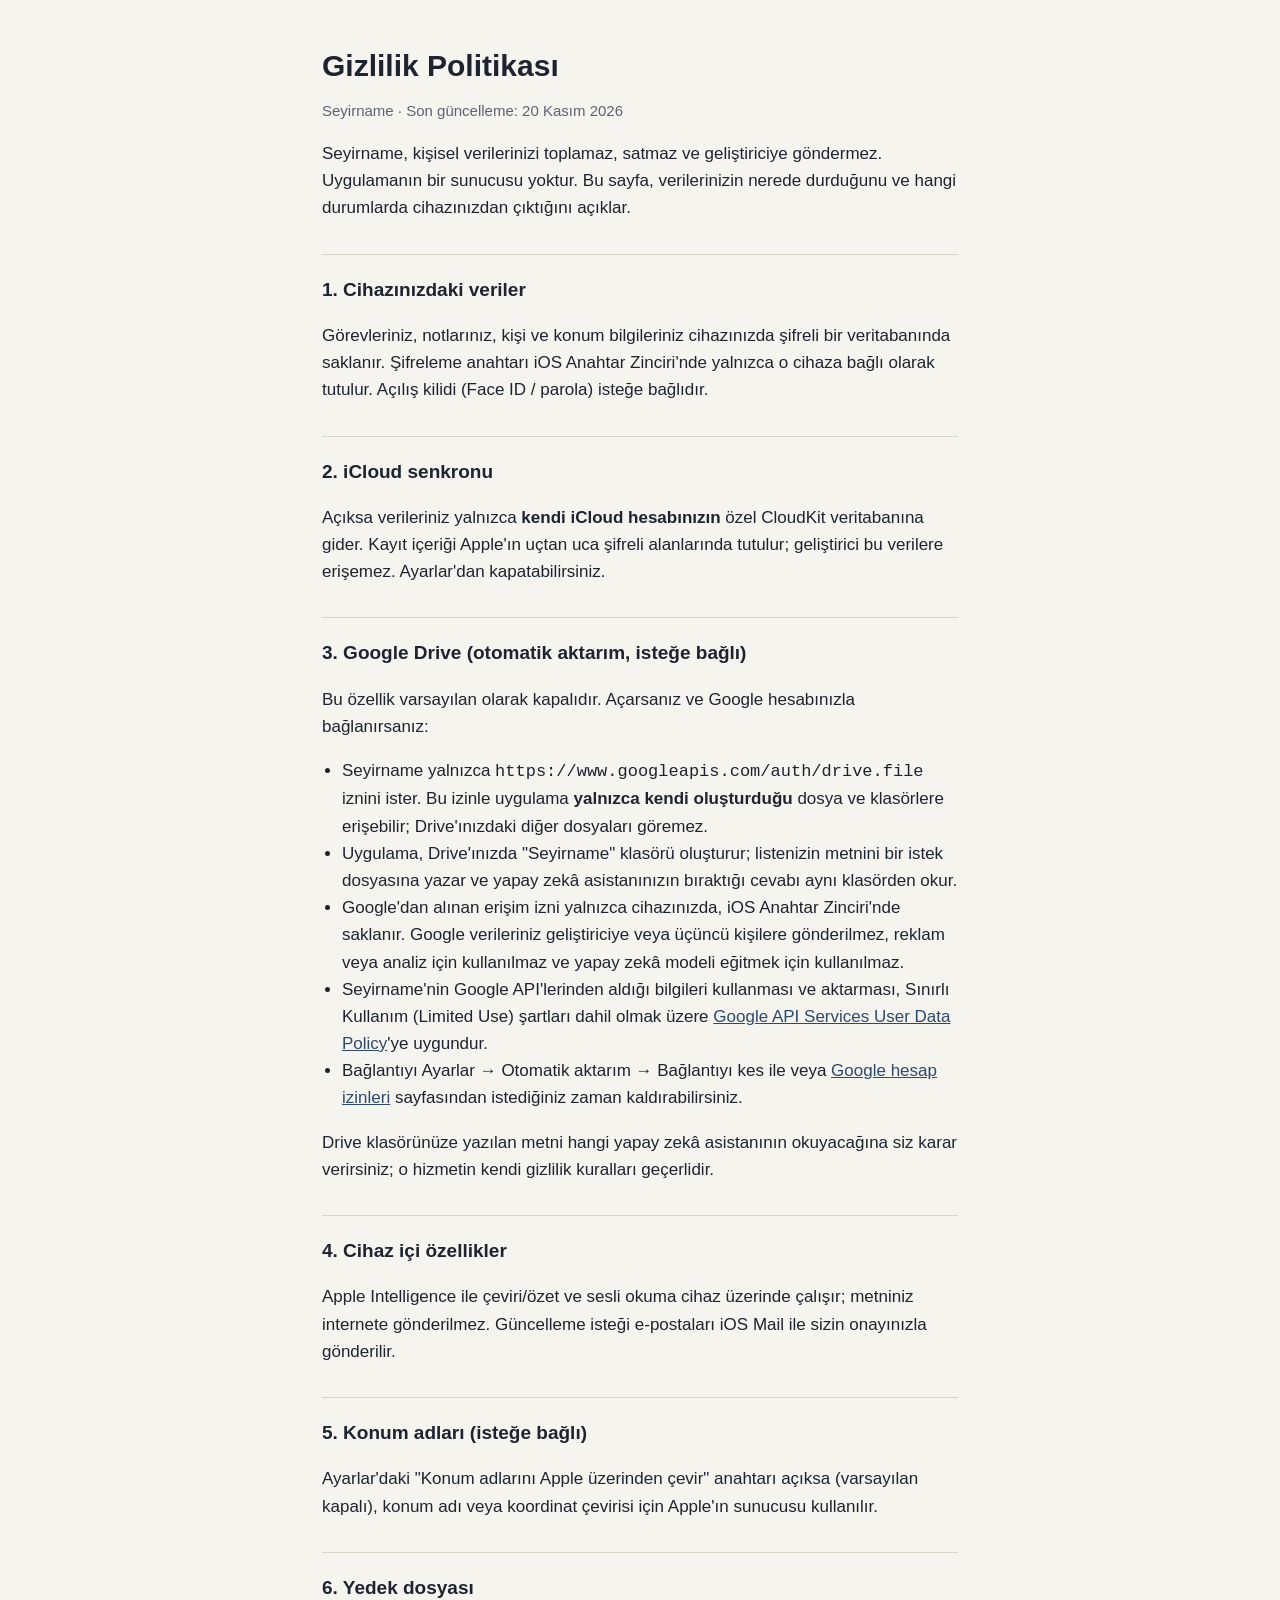
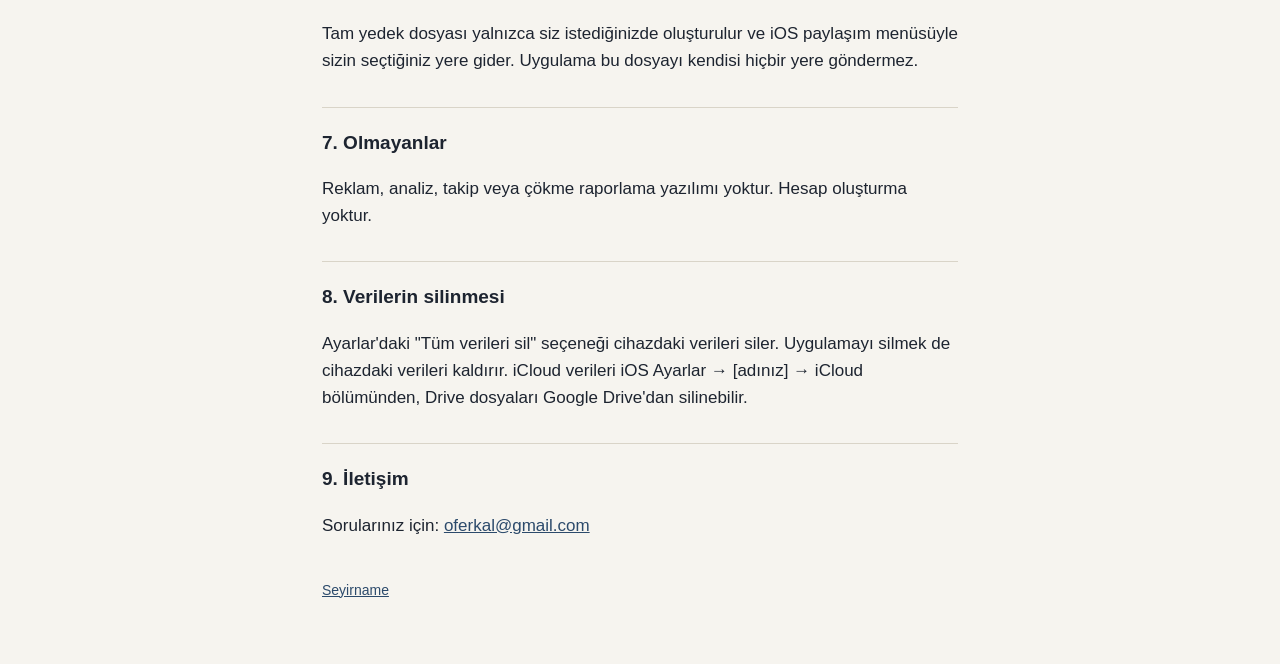
==== seyirname/gizlilik/index.html @ 087db432 "Seyirname tanıtım ve gizlilik sayfaları Co-Authored-By: Claude Opus 5.5 <noreply@anthropic.com> Clau" ====
<!DOCTYPE html>
<html lang="tr"><head><meta charset="utf-8"><meta name="viewport" content="width=device-width,initial-scale=1">
<title>Seyirname · Gizlilik Politikası</title>
<link rel="stylesheet" href="/style.css"></head>
<body><main>
<h1>Gizlilik Politikası</h1>
<p class="muted">Seyirname · Son güncelleme: 20 Kasım 2026</p>

<p>Seyirname, kişisel verilerinizi toplamaz, satmaz ve geliştiriciye göndermez. Uygulamanın bir sunucusu yoktur. Bu sayfa, verilerinizin nerede durduğunu ve hangi durumlarda cihazınızdan çıktığını açıklar.</p>

<h2>1. Cihazınızdaki veriler</h2>
<p>Görevleriniz, notlarınız, kişi ve konum bilgileriniz cihazınızda şifreli bir veritabanında saklanır. Şifreleme anahtarı iOS Anahtar Zinciri'nde yalnızca o cihaza bağlı olarak tutulur. Açılış kilidi (Face ID / parola) isteğe bağlıdır.</p>

<h2>2. iCloud senkronu</h2>
<p>Açıksa verileriniz yalnızca <strong>kendi iCloud hesabınızın</strong> özel CloudKit veritabanına gider. Kayıt içeriği Apple'ın uçtan uca şifreli alanlarında tutulur; geliştirici bu verilere erişemez. Ayarlar'dan kapatabilirsiniz.</p>

<h2>3. Google Drive (otomatik aktarım, isteğe bağlı)</h2>
<p>Bu özellik varsayılan olarak kapalıdır. Açarsanız ve Google hesabınızla bağlanırsanız:</p>
<ul>
<li>Seyirname yalnızca <code>https://www.googleapis.com/auth/drive.file</code> iznini ister. Bu izinle uygulama <strong>yalnızca kendi oluşturduğu</strong> dosya ve klasörlere erişebilir; Drive'ınızdaki diğer dosyaları göremez.</li>
<li>Uygulama, Drive'ınızda "Seyirname" klasörü oluşturur; listenizin metnini bir istek dosyasına yazar ve yapay zekâ asistanınızın bıraktığı cevabı aynı klasörden okur.</li>
<li>Google'dan alınan erişim izni yalnızca cihazınızda, iOS Anahtar Zinciri'nde saklanır. Google verileriniz geliştiriciye veya üçüncü kişilere gönderilmez, reklam veya analiz için kullanılmaz ve yapay zekâ modeli eğitmek için kullanılmaz.</li>
<li>Seyirname'nin Google API'lerinden aldığı bilgileri kullanması ve aktarması, Sınırlı Kullanım (Limited Use) şartları dahil olmak üzere <a href="https://developers.google.com/terms/api-services-user-data-policy">Google API Services User Data Policy</a>'ye uygundur.</li>
<li>Bağlantıyı Ayarlar → Otomatik aktarım → Bağlantıyı kes ile veya <a href="https://myaccount.google.com/permissions">Google hesap izinleri</a> sayfasından istediğiniz zaman kaldırabilirsiniz.</li>
</ul>
<p>Drive klasörünüze yazılan metni hangi yapay zekâ asistanının okuyacağına siz karar verirsiniz; o hizmetin kendi gizlilik kuralları geçerlidir.</p>

<h2>4. Cihaz içi özellikler</h2>
<p>Apple Intelligence ile çeviri/özet ve sesli okuma cihaz üzerinde çalışır; metniniz internete gönderilmez. Güncelleme isteği e-postaları iOS Mail ile sizin onayınızla gönderilir.</p>

<h2>5. Konum adları (isteğe bağlı)</h2>
<p>Ayarlar'daki "Konum adlarını Apple üzerinden çevir" anahtarı açıksa (varsayılan kapalı), konum adı veya koordinat çevirisi için Apple'ın sunucusu kullanılır.</p>

<h2>6. Yedek dosyası</h2>
<p>Tam yedek dosyası yalnızca siz istediğinizde oluşturulur ve iOS paylaşım menüsüyle sizin seçtiğiniz yere gider. Uygulama bu dosyayı kendisi hiçbir yere göndermez.</p>

<h2>7. Olmayanlar</h2>
<p>Reklam, analiz, takip veya çökme raporlama yazılımı yoktur. Hesap oluşturma yoktur.</p>

<h2>8. Verilerin silinmesi</h2>
<p>Ayarlar'daki "Tüm verileri sil" seçeneği cihazdaki verileri siler. Uygulamayı silmek de cihazdaki verileri kaldırır. iCloud verileri iOS Ayarlar → [adınız] → iCloud bölümünden, Drive dosyaları Google Drive'dan silinebilir.</p>

<h2>9. İletişim</h2>
<p>Sorularınız için: <a href="mailto:oferkal@gmail.com">oferkal@gmail.com</a></p>

<footer><a href="/seyirname/">Seyirname</a></footer>
</main></body></html>
---- style.css ----
:root{--bg:#f6f4ef;--fg:#1d2430;--muted:#5b6472;--line:#d9d4c8;--accent:#2c4a6b}
@media (prefers-color-scheme:dark){:root{--bg:#12161c;--fg:#e8e6e1;--muted:#a0a7b2;--line:#2a313b;--accent:#8fb3d9}}
*{box-sizing:border-box}
body{margin:0;background:var(--bg);color:var(--fg);font:17px/1.6 -apple-system,BlinkMacSystemFont,"Segoe UI",Roboto,sans-serif}
main{max-width:680px;margin:0 auto;padding:48px 22px 64px}
h1{font-size:30px;line-height:1.2;margin:0 0 8px}
h2{font-size:19px;margin:32px 0 8px;padding-top:20px;border-top:1px solid var(--line)}
p,li{color:var(--fg)}
.muted{color:var(--muted);font-size:15px}
a{color:var(--accent)}
ul{padding-left:20px}
footer{margin-top:40px;font-size:14px;color:var(--muted)}
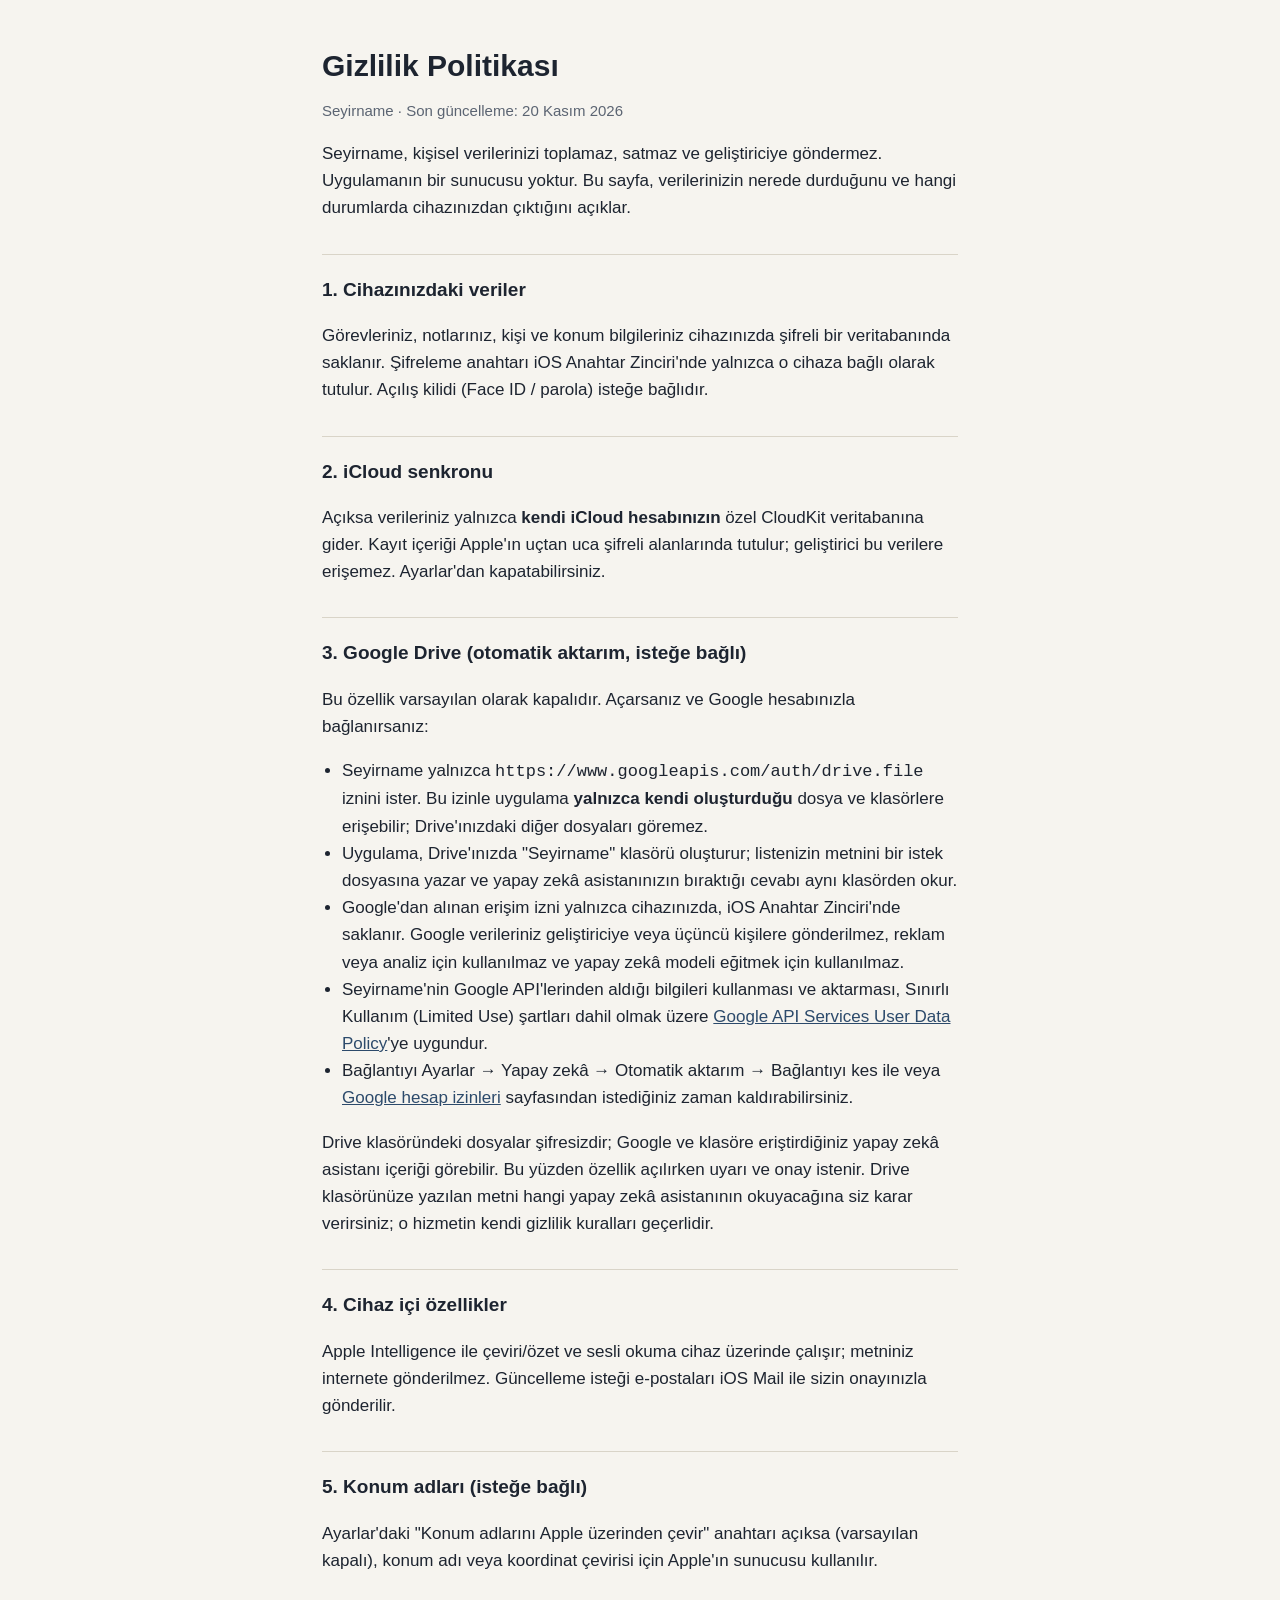
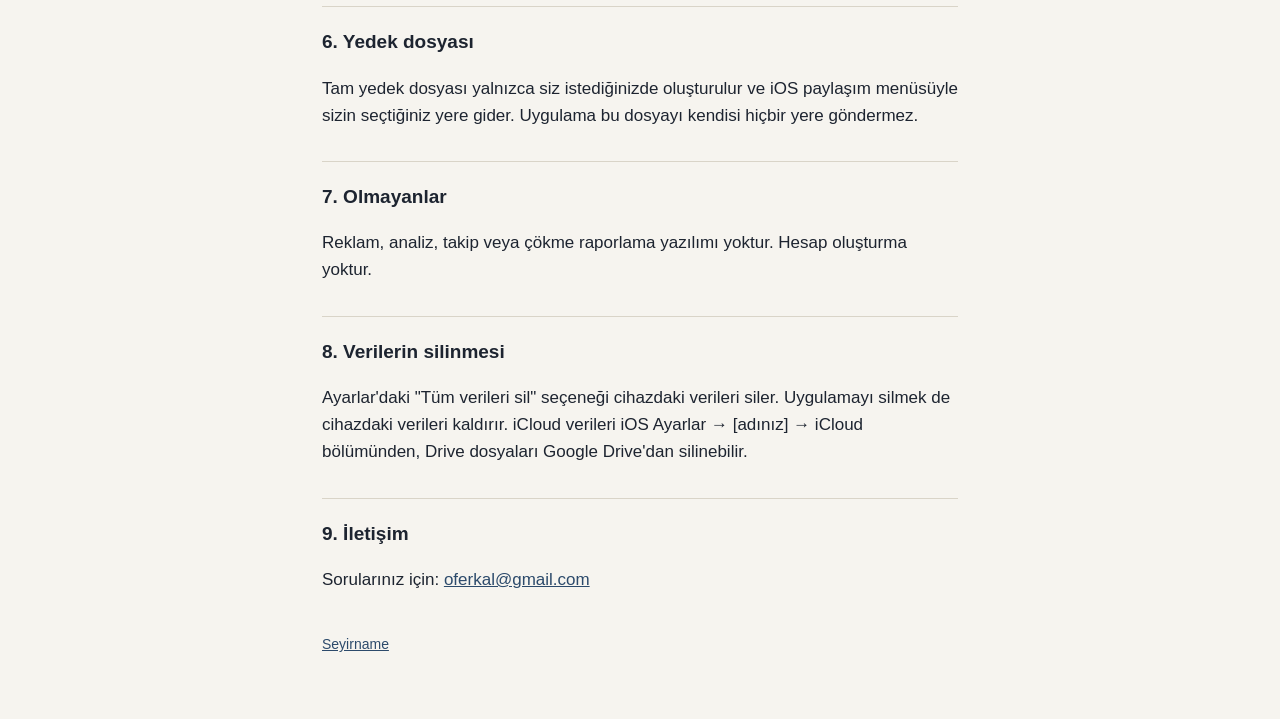
==== commit 7aecf40c: "Gizlilik: ayar yolu ve şifresiz dosya notu Co-Authored-By: Claude Opus 5.5 <noreply@anthropic.com> C" ====
--- a/seyirname/gizlilik/index.html
+++ b/seyirname/gizlilik/index.html
@@ -21,9 +21,9 @@
 <li>Uygulama, Drive'ınızda "Seyirname" klasörü oluşturur; listenizin metnini bir istek dosyasına yazar ve yapay zekâ asistanınızın bıraktığı cevabı aynı klasörden okur.</li>
 <li>Google'dan alınan erişim izni yalnızca cihazınızda, iOS Anahtar Zinciri'nde saklanır. Google verileriniz geliştiriciye veya üçüncü kişilere gönderilmez, reklam veya analiz için kullanılmaz ve yapay zekâ modeli eğitmek için kullanılmaz.</li>
 <li>Seyirname'nin Google API'lerinden aldığı bilgileri kullanması ve aktarması, Sınırlı Kullanım (Limited Use) şartları dahil olmak üzere <a href="https://developers.google.com/terms/api-services-user-data-policy">Google API Services User Data Policy</a>'ye uygundur.</li>
-<li>Bağlantıyı Ayarlar → Otomatik aktarım → Bağlantıyı kes ile veya <a href="https://myaccount.google.com/permissions">Google hesap izinleri</a> sayfasından istediğiniz zaman kaldırabilirsiniz.</li>
+<li>Bağlantıyı Ayarlar → Yapay zekâ → Otomatik aktarım → Bağlantıyı kes ile veya <a href="https://myaccount.google.com/permissions">Google hesap izinleri</a> sayfasından istediğiniz zaman kaldırabilirsiniz.</li>
 </ul>
-<p>Drive klasörünüze yazılan metni hangi yapay zekâ asistanının okuyacağına siz karar verirsiniz; o hizmetin kendi gizlilik kuralları geçerlidir.</p>
+<p>Drive klasöründeki dosyalar şifresizdir; Google ve klasöre eriştirdiğiniz yapay zekâ asistanı içeriği görebilir. Bu yüzden özellik açılırken uyarı ve onay istenir. Drive klasörünüze yazılan metni hangi yapay zekâ asistanının okuyacağına siz karar verirsiniz; o hizmetin kendi gizlilik kuralları geçerlidir.</p>
 
 <h2>4. Cihaz içi özellikler</h2>
 <p>Apple Intelligence ile çeviri/özet ve sesli okuma cihaz üzerinde çalışır; metniniz internete gönderilmez. Güncelleme isteği e-postaları iOS Mail ile sizin onayınızla gönderilir.</p>
